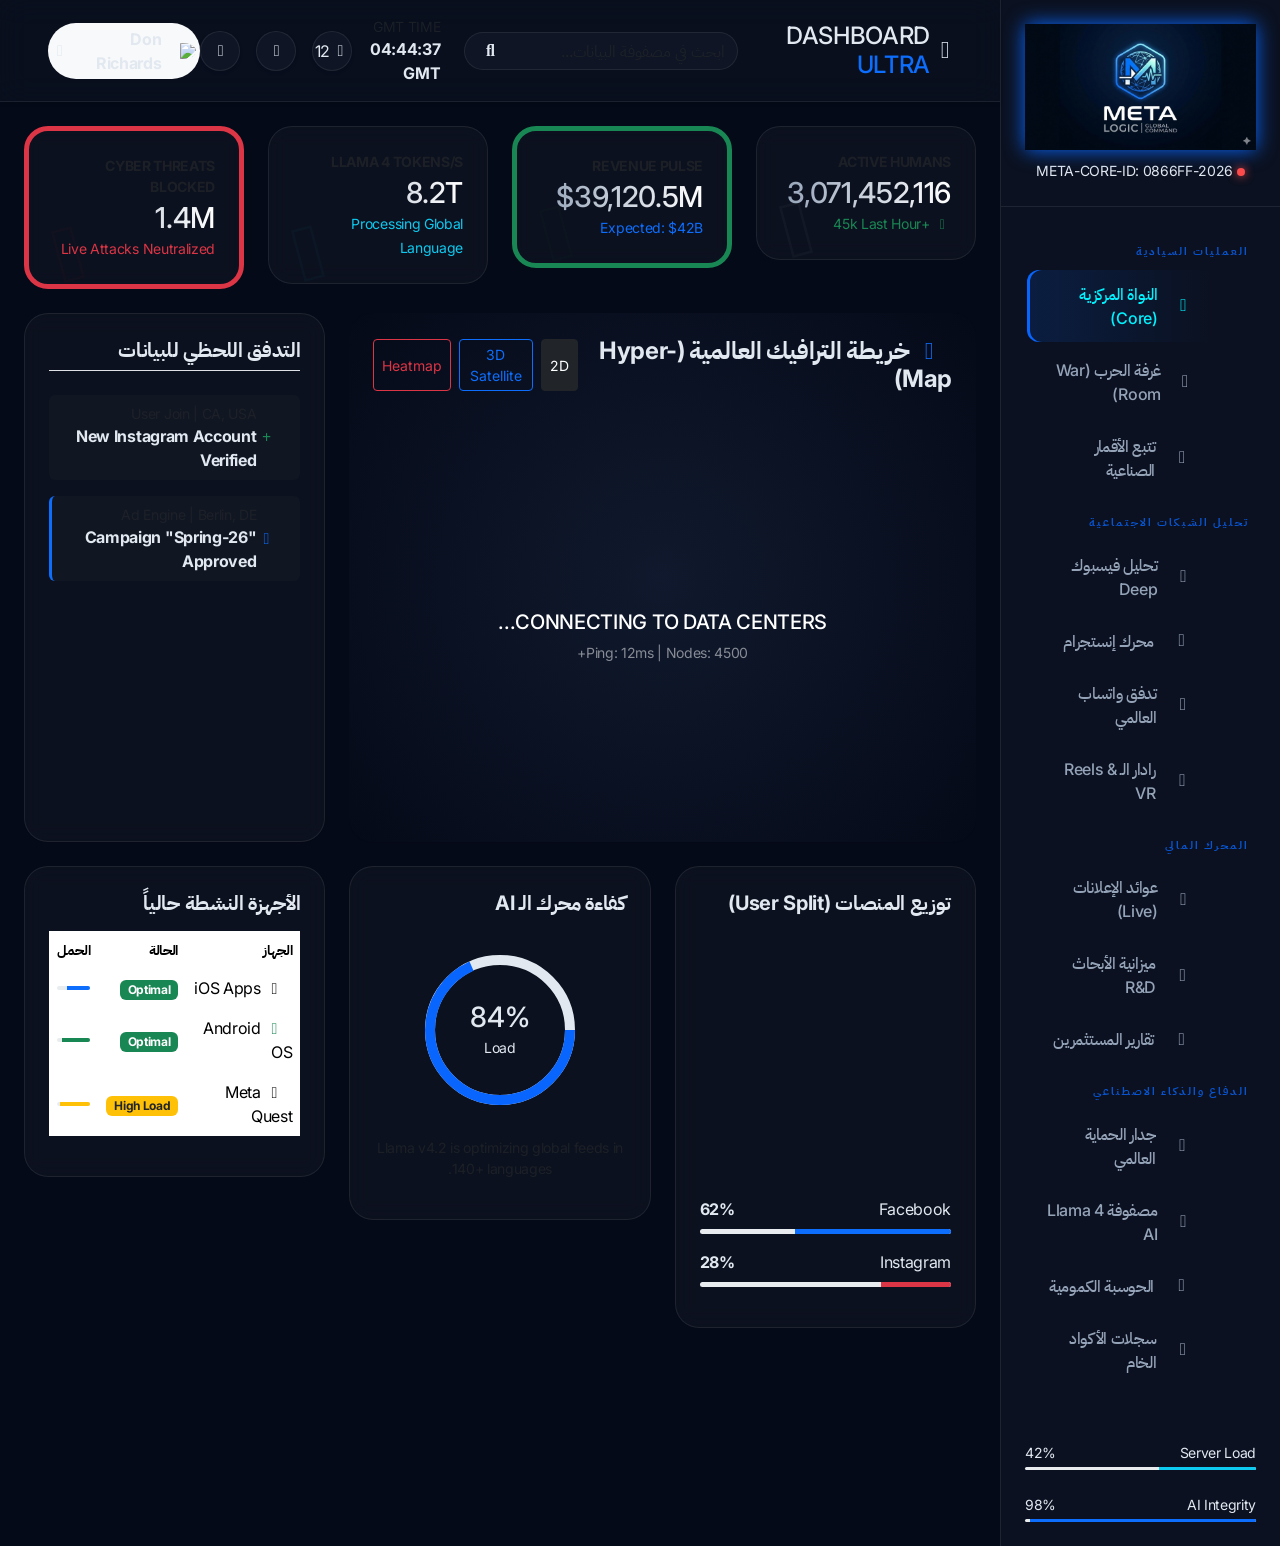
==== index.html @ dc27dca7 "Initial Deploy: Meta Logic Ultra Dashboard v3.0" ====
<!DOCTYPE html>
<html lang="ar" dir="rtl">
<head>
    <meta charset="UTF-8">
    <meta name="viewport" content="width=device-width, initial-scale=1.0">
    <title>Meta Logic | Ultra Command Center v2.0</title>

    <link rel="stylesheet" href="css/bootstrap.min.css">
    <link rel="stylesheet" href="css/all.min.css">
    <link rel="stylesheet" href="css/style.css">
    <link href="https://fonts.googleapis.com/css2?family=Inter:wght@300;400;600;800&family=IBM+Plex+Sans+Arabic:wght@300;500;700&display=swap" rel="stylesheet">
</head>
<body>

<div class="d-flex" id="wrapper">
    
    <nav id="sidebar" class="scrollbar-hidden">
        <div class="sidebar-header p-4 text-center">
            <img src="img/logo.png" alt="Meta Logo" class="img-fluid mb-2 main-logo">
            <div class="system-id">
                <span class="pulse-red"></span>
                <small class="id-text">META-CORE-ID: 0866FF-2026</small>
            </div>
        </div>
        
        <div class="sidebar-content p-3">
            <div class="sidebar-group">
                <p class="group-label">العمليات السيادية</p>
                <ul class="list-unstyled">
                    <li class="active"><a href="index.html"><i class="fas fa-microchip"></i> النواة المركزية (Core)</a></li>
                    <li><a href="pages/war-room.html"><i class="fas fa-user-secret"></i> غرفة الحرب (War Room)</a></li>
                    <li><a href="#"><i class="fas fa-satellite"></i> تتبع الأقمار الصناعية</a></li>
                </ul>
            </div>

            <div class="sidebar-group">
                <p class="group-label">تحليل الشبكات الاجتماعية</p>
                <ul class="list-unstyled">
                    <li><a href="pages/audience.html"><i class="fab fa-facebook-f"></i> تحليل فيسبوك Deep</a></li>
                    <li><a href="#"><i class="fab fa-instagram"></i> محرك إنستجرام</a></li>
                    <li><a href="#"><i class="fab fa-whatsapp"></i> تدفق واتساب العالمي</a></li>
                    <li><a href="pages/reels-radar.html"><i class="fas fa-vr-cardboard"></i> رادار الـ Reels & VR</a></li>
                </ul>
            </div>

            <div class="sidebar-group">
                <p class="group-label">المحرك المالي</p>
                <ul class="list-unstyled">
                    <li><a href="pages/financials.html"><i class="fas fa-chart-pie"></i> عوائد الإعلانات (Live)</a></li>
                    <li><a href="#"><i class="fas fa-coins"></i> ميزانية الأبحاث R&D</a></li>
                    <li><a href="#"><i class="fas fa-file-invoice-dollar"></i> تقارير المستثمرين</a></li>
                </ul>
            </div>

            <div class="sidebar-group">
                <p class="group-label">الدفاع والذكاء الاصطناعي</p>
                <ul class="list-unstyled">
                    <li><a href="pages/security.html"><i class="fas fa-user-shield"></i> جدار الحماية العالمي</a></li>
                    <li><a href="pages/ai-lab.html"><i class="fas fa-brain"></i> مصفوفة Llama 4 AI</a></li>
                    <li><a href="#"><i class="fas fa-atom"></i> الحوسبة الكمومية</a></li>
                    <li><a href="pages/system-logs.html"><i class="fas fa-terminal"></i> سجلات الأكواد الخام</a></li>
                </ul>
            </div>
        </div>

        <div class="sidebar-extra p-3">
            <div class="status-box rounded p-2 mb-2">
                <div class="d-flex justify-content-between"><small>Server Load</small><small>42%</small></div>
                <div class="progress mt-1" style="height: 3px;"><div class="progress-bar bg-info" style="width: 42%"></div></div>
            </div>
            <div class="status-box rounded p-2">
                <div class="d-flex justify-content-between"><small>AI Integrity</small><small>98%</small></div>
                <div class="progress mt-1" style="height: 3px;"><div class="progress-bar bg-primary" style="width: 98%"></div></div>
            </div>
        </div>
    </nav>

    <div id="content" class="w-100">
        
        <header class="top-header d-flex justify-content-between align-items-center px-4 py-3 shadow-sm">
            <div class="header-left d-flex align-items-center">
                <div id="menu-toggle" class="me-3"><i class="fas fa-bars-staggered fs-4"></i></div>
                <h4 class="mb-0 fw-800">DASHBOARD <span class="text-primary">ULTRA</span></h4>
            </div>
            
            <div class="header-center d-none d-xl-block">
                <div class="search-box position-relative">
                    <i class="fas fa-search position-absolute top-50 start-0 translate-middle-y ms-3"></i>
                    <input type="text" class="form-control rounded-pill ps-5" placeholder="ابحث في مصفوفة البيانات...">
                </div>
            </div>

            <div class="header-right d-flex align-items-center">
                <div class="system-time text-end me-4">
                    <small class="d-block text-muted">GMT TIME</small>
                    <span id="gmt-clock" class="fw-bold">--:--:--</span>
                </div>
                <div class="action-icons d-flex gap-3">
                    <div class="icon-circle shadow-sm"><i class="fas fa-bell"></i><span class="notif-count">12</span></div>
                    <div class="icon-circle shadow-sm"><i class="fas fa-envelope"></i></div>
                    <div class="icon-circle shadow-sm" id="dark-toggle"><i class="fas fa-moon"></i></div>
                </div>
                <div class="profile-area ms-4 d-flex align-items-center bg-light p-1 rounded-pill">
                    <img src="https://ui-avatars.com/api/?name=Don+Richards&background=0866FF&color=fff" class="rounded-circle" width="35">
                    <span class="mx-2 fw-bold d-none d-md-block">Don Richards</span>
                    <i class="fas fa-chevron-down me-2 d-none d-md-block"></i>
                </div>
            </div>
        </header>

        <main class="p-4">
            
            <div class="row g-4 mb-4">
                <div class="col-xl-3 col-sm-6">
                    <div class="glass-card stat-card p-4 overflow-hidden position-relative">
                        <div class="z-index-1 position-relative">
                            <p class="text-muted text-uppercase mb-1 small fw-bold">Active Humans</p>
                            <h2 class="fw-800 mb-0" id="user-counter">3,071,452,100</h2>
                            <small class="text-success"><i class="fas fa-caret-up"></i> +45k Last Hour</small>
                        </div>
                        <i class="fas fa-users card-bg-icon"></i>
                    </div>
                </div>
                <div class="col-xl-3 col-sm-6">
                    <div class="glass-card stat-card p-4 overflow-hidden position-relative border-start border-success border-5">
                        <div class="z-index-1 position-relative">
                            <p class="text-muted text-uppercase mb-1 small fw-bold">Revenue Pulse</p>
                            <h2 class="fw-800 mb-0">$<span id="money-counter">39,120</span>M</h2>
                            <small class="text-primary">Expected: $42B</small>
                        </div>
                        <i class="fas fa-sack-dollar card-bg-icon text-success"></i>
                    </div>
                </div>
                <div class="col-xl-3 col-sm-6">
                    <div class="glass-card stat-card p-4 overflow-hidden position-relative">
                        <div class="z-index-1 position-relative">
                            <p class="text-muted text-uppercase mb-1 small fw-bold">Llama 4 Tokens/s</p>
                            <h2 class="fw-800 mb-0">8.2T</h2>
                            <small class="text-info">Processing Global Language</small>
                        </div>
                        <i class="fas fa-brain card-bg-icon text-info"></i>
                    </div>
                </div>
                <div class="col-xl-3 col-sm-6">
                    <div class="glass-card stat-card p-4 overflow-hidden position-relative border-start border-danger border-5">
                        <div class="z-index-1 position-relative">
                            <p class="text-muted text-uppercase mb-1 small fw-bold">Cyber Threats Blocked</p>
                            <h2 class="fw-800 mb-0">1.4M</h2>
                            <small class="text-danger">Live Attacks Neutralized</small>
                        </div>
                        <i class="fas fa-shield-virus card-bg-icon text-danger"></i>
                    </div>
                </div>
            </div>

            <div class="row g-4 mb-4">
                <div class="col-xl-8">
                    <div class="glass-card map-card p-4 border-0">
                        <div class="d-flex justify-content-between align-items-center mb-4">
                            <h4 class="fw-bold mb-0"><i class="fas fa-map-marked-alt text-primary me-2"></i> خريطة الترافيك العالمية (Hyper-Map)</h4>
                            <div class="map-controls d-flex gap-2">
                                <button class="btn btn-sm btn-dark">2D</button>
                                <button class="btn btn-sm btn-outline-primary">3D Satellite</button>
                                <button class="btn btn-sm btn-outline-danger">Heatmap</button>
                            </div>
                        </div>
                        <div id="vmap" class="map-placeholder d-flex align-items-center justify-content-center">
                            <div class="loader-content text-center text-white">
                                <div class="spinner-grow text-primary mb-3"></div>
                                <h5>CONNECTING TO DATA CENTERS...</h5>
                                <p class="small opacity-50">Ping: 12ms | Nodes: 4500+</p>
                            </div>
                        </div>
                    </div>
                </div>
                
                <div class="col-xl-4">
                    <div class="glass-card p-4 h-100">
                        <h5 class="fw-bold mb-4 border-bottom pb-2">التدفق اللحظي للبيانات</h5>
                        <div class="transaction-feed scrollbar-hidden" style="max-height: 400px; overflow-y: auto;">
                            <div class="log-entry d-flex align-items-center mb-3 p-2 rounded">
                                <div class="log-icon bg-success-light text-success me-3"><i class="fas fa-plus"></i></div>
                                <div>
                                    <small class="d-block text-muted">User Join | CA, USA</small>
                                    <p class="mb-0 fw-bold">New Instagram Account Verified</p>
                                </div>
                            </div>
                            <div class="log-entry d-flex align-items-center mb-3 p-2 rounded border-start border-primary border-3">
                                <div class="log-icon bg-primary-light text-primary me-3"><i class="fas fa-ad"></i></div>
                                <div>
                                    <small class="d-block text-muted">Ad Engine | Berlin, DE</small>
                                    <p class="mb-0 fw-bold">Campaign "Spring-26" Approved</p>
                                </div>
                            </div>
                            </div>
                    </div>
                </div>
            </div>

            <div class="row g-4">
                <div class="col-xl-4 col-md-6">
                    <div class="glass-card p-4">
                        <h5 class="fw-bold mb-3">توزيع المنصات (User Split)</h5>
                        <div class="chart-container" style="height: 250px;">
                            <canvas id="platformPieChart"></canvas>
                        </div>
                        <div class="platform-stats mt-3">
                            <div class="d-flex justify-content-between mb-2"><span>Facebook</span><b>62%</b></div>
                            <div class="progress mb-3" style="height: 5px;"><div class="progress-bar" style="width: 62%"></div></div>
                            <div class="d-flex justify-content-between mb-2"><span>Instagram</span><b>28%</b></div>
                            <div class="progress mb-3" style="height: 5px;"><div class="progress-bar bg-danger" style="width: 28%"></div></div>
                        </div>
                    </div>
                </div>

                <div class="col-xl-4 col-md-6">
                    <div class="glass-card p-4">
                        <h5 class="fw-bold mb-3">كفاءة محرك الـ AI</h5>
                        <div class="ai-status text-center p-4">
                            <div class="cpu-usage position-relative d-inline-block">
                                <svg width="150" height="150">
                                    <circle cx="75" cy="75" r="70" fill="none" stroke="#e2e8f0" stroke-width="10" />
                                    <circle cx="75" cy="75" r="70" fill="none" stroke="#0866FF" stroke-width="10" stroke-dasharray="300" />
                                </svg>
                                <div class="cpu-text position-absolute top-50 start-50 translate-middle">
                                    <h3 class="mb-0">84%</h3>
                                    <small>Load</small>
                                </div>
                            </div>
                        </div>
                        <p class="text-center small text-muted mt-2">Llama v4.2 is optimizing global feeds in 140+ languages.</p>
                    </div>
                </div>

                <div class="col-xl-4 col-md-12">
                    <div class="glass-card p-4">
                        <h5 class="fw-bold mb-3">الأجهزة النشطة حالياً</h5>
                        <div class="table-responsive">
                            <table class="table table-borderless align-middle">
                                <thead class="text-muted small">
                                    <tr><th>الجهاز</th><th>الحالة</th><th>الحمل</th></tr>
                                </thead>
                                <tbody>
                                    <tr>
                                        <td><i class="fab fa-apple me-2"></i> iOS Apps</td>
                                        <td><span class="badge bg-success">Optimal</span></td>
                                        <td><div class="progress w-100" style="height: 4px;"><div class="progress-bar" style="width: 70%"></div></div></td>
                                    </tr>
                                    <tr>
                                        <td><i class="fab fa-android me-2 text-success"></i> Android OS</td>
                                        <td><span class="badge bg-success">Optimal</span></td>
                                        <td><div class="progress w-100" style="height: 4px;"><div class="progress-bar bg-success" style="width: 85%"></div></div></td>
                                    </tr>
                                    <tr>
                                        <td><i class="fas fa-vr-cardboard me-2"></i> Meta Quest</td>
                                        <td><span class="badge bg-warning text-dark">High Load</span></td>
                                        <td><div class="progress w-100" style="height: 4px;"><div class="progress-bar bg-warning" style="width: 92%"></div></div></td>
                                    </tr>
                                </tbody>
                            </table>
                        </div>
                    </div>
                </div>
            </div>

        </main>
    </div>
</div>

<script src="script/bootstrap.bundle.min.js"></script>
<script src="https://cdn.jsdelivr.net/npm/chart.js"></script>
<script src="script/script.js"></script>
</body>
</html>
---- css/style.css ----
/* 1. المتغيرات العالمية - الـ Palette الاحترافي */
:root {
    --primary-blue: #0866FF;
    --neon-cyan: #00f2ff;
    --dark-navy: #050a18;
    --sidebar-bg: #0b1120;
    --glass-bg: rgba(255, 255, 255, 0.03);
    --glass-border: rgba(255, 255, 255, 0.08);
    --text-main: #e2e8f0;
    --text-muted: #94a3b8;
    --success-glow: #00ff88;
    --danger-glow: #ff4b4b;
}

/* 2. أساسيات الصفحة */
body {
    background-color: var(--dark-navy);
    color: var(--text-main);
    font-family: 'Inter', 'IBM Plex Sans Arabic', sans-serif;
    overflow-x: hidden;
    letter-spacing: -0.02em;
}

/* 3. تنسيق الـ Sidebar (The Command Tower) */
#sidebar {
    min-width: 280px;
    max-width: 280px;
    background: var(--sidebar-bg);
    border-left: 1px solid var(--glass-border); /* لأننا شغالين RTL */
    min-height: 100vh;
    transition: all 0.4s cubic-bezier(0.4, 0, 0.2, 1);
}

.sidebar-header {
    border-bottom: 1px solid var(--glass-border);
    padding: 30px 20px;
}

.main-logo {
    filter: drop-shadow(0 0 10px var(--primary-blue));
    transition: 0.5s;
}

.main-logo:hover {
    transform: scale(1.05) rotate(2deg);
}

/* عناوين الأقسام */
.group-label {
    color: var(--primary-blue);
    font-size: 0.7rem;
    font-weight: 800;
    text-transform: uppercase;
    letter-spacing: 2px;
    margin: 20px 15px 10px 0;
    opacity: 0.8;
}

/* روابط القائمة */
#sidebar ul li a {
    color: var(--text-muted);
    text-decoration: none;
    padding: 12px 20px;
    display: flex;
    align-items: center;
    border-radius: 12px;
    margin: 4px 10px;
    transition: 0.3s;
    font-weight: 500;
}

#sidebar ul li a i {
    font-size: 1.1rem;
    margin-left: 15px; /* مسافة للأيقونة في الـ RTL */
    width: 25px;
}

#sidebar ul li a:hover, #sidebar ul li.active a {
    background: linear-gradient(90deg, rgba(8, 102, 255, 0.15) 0%, transparent 100%);
    color: var(--neon-cyan);
    box-shadow: inset 3px 0 0 var(--primary-blue);
}

/* 4. الـ Header العلوي (The Control Bar) */
.top-header {
    background: rgba(11, 17, 32, 0.8);
    backdrop-filter: blur(15px);
    border-bottom: 1px solid var(--glass-border);
    position: sticky;
    top: 0;
    z-index: 999;
}

.search-box input {
    background: var(--glass-bg);
    border: 1px solid var(--glass-border);
    color: white;
    transition: 0.3s;
}

.search-box input:focus {
    background: rgba(255,255,255,0.07);
    border-color: var(--primary-blue);
    box-shadow: 0 0 15px rgba(8, 102, 255, 0.3);
}

.icon-circle {
    width: 40px;
    height: 40px;
    background: var(--glass-bg);
    border-radius: 50%;
    display: flex;
    align-items: center;
    justify-content: center;
    cursor: pointer;
    border: 1px solid var(--glass-border);
    transition: 0.3s;
}

.icon-circle:hover {
    background: var(--primary-blue);
    transform: translateY(-2px);
}

/* 5. الكروت (Glassmorphism Cards) */
.glass-card {
    background: var(--glass-bg);
    backdrop-filter: blur(10px);
    border: 1px solid var(--glass-border);
    border-radius: 24px;
    transition: 0.4s;
}

.glass-card:hover {
    border-color: rgba(8, 102, 255, 0.4);
    transform: translateY(-8px);
    box-shadow: 0 20px 40px rgba(0,0,0,0.4);
}

.stat-card h2 {
    font-size: 1.8rem;
    background: linear-gradient(to left, #fff, #94a3b8);
    background-clip: text;
    -webkit-text-fill-color: transparent;
}

.card-bg-icon {
    position: absolute;
    bottom: -10px;
    left: -10px;
    font-size: 5rem;
    opacity: 0.03;
    transform: rotate(-15deg);
}

/* 6. خريطة الـ War Room */
.map-card {
    background: radial-gradient(circle at center, #10192d 0%, #050a18 100%);
    position: relative;
    overflow: hidden;
}

.map-placeholder {
    height: 400px;
    background-image: url('https://www.transparenttextures.com/patterns/carbon-fibre.png');
}

/* 7. أنيميشن النبض (Pulse Effects) */
.pulse-red {
    width: 8px;
    height: 8px;
    background: var(--danger-glow);
    border-radius: 50%;
    display: inline-block;
    box-shadow: 0 0 10px var(--danger-glow);
    animation: neon-pulse 1.5s infinite;
}

@keyframes neon-pulse {
    0% { opacity: 0.4; transform: scale(1); }
    50% { opacity: 1; transform: scale(1.2); }
    100% { opacity: 0.4; transform: scale(1); }
}

/* 8. الجداول الراقية */
.table {
    color: var(--text-main);
}

.log-entry {
    background: rgba(255,255,255,0.02);
    transition: 0.2s;
    cursor: pointer;
}

.log-entry:hover {
    background: rgba(255,255,255,0.05);
    padding-right: 15px !important;
}

/* 9. تخصيص الـ Scrollbar */
::-webkit-scrollbar {
    width: 6px;
}
::-webkit-scrollbar-track {
    background: var(--dark-navy);
}
::-webkit-scrollbar-thumb {
    background: var(--glass-border);
    border-radius: 10px;
}
::-webkit-scrollbar-thumb:hover {
    background: var(--primary-blue);
}

/* 10. الـ Chart Styling */
canvas {
    filter: drop-shadow(0 10px 10px rgba(0,0,0,0.3));
}
/* --- تأثيرات صفحة الـ AI Lab --- */
.text-neon-blue {
    color: var(--neon-cyan);
    text-shadow: 0 0 20px rgba(0, 242, 255, 0.6);
}

.ai-status-orb {
    width: 60px;
    height: 60px;
    background: radial-gradient(circle, var(--neon-cyan) 0%, transparent 70%);
    border-radius: 50%;
    box-shadow: 0 0 30px var(--neon-cyan);
    animation: orb-breathe 3s infinite ease-in-out;
}

@keyframes orb-breathe {
    0%, 100% { transform: scale(1); opacity: 0.8; }
    50% { transform: scale(1.3); opacity: 1; filter: brightness(1.5); }
}

.server-node {
    width: 15px;
    height: 15px;
    border-radius: 3px;
    background: #1a202c;
    transition: 0.3s;
}

.node-online { background: var(--success-glow); box-shadow: 0 0 8px var(--success-glow); }
.node-busy { background: #ffcc00; box-shadow: 0 0 8px #ffcc00; }

/* --- تأثيرات صفحة الـ Cyber Security --- */
.radar-container {
    position: relative;
    width: 200px;
    height: 200px;
    margin: 0 auto;
    border: 2px solid rgba(255, 75, 75, 0.2);
    border-radius: 50%;
    display: flex;
    align-items: center;
    justify-content: center;
}

.radar-circle {
    position: absolute;
    width: 100%;
    height: 100%;
    border-radius: 50%;
    background: conic-gradient(from 0deg, rgba(255, 75, 75, 0.4) 0%, transparent 40%);
    animation: radar-spin 2s linear infinite;
}

@keyframes radar-spin {
    from { transform: rotate(0deg); }
    to { transform: rotate(360deg); }
}

.enc-box {
    width: 20px;
    height: 20px;
    background: rgba(0, 255, 136, 0.1);
    border: 1px solid var(--success-glow);
    border-radius: 4px;
}

.enc-box.active {
    background: var(--success-glow);
    box-shadow: 0 0 10px var(--success-glow);
    animation: flash 1.5s infinite;
}

@keyframes flash {
    0%, 100% { opacity: 1; }
    50% { opacity: 0.3; }
}
/* أنميشن تتبع الأقمار الصناعية (Satellite Tracker) */
.satellite-orbit {
    position: relative;
    border: 1px dashed rgba(0, 242, 255, 0.3);
    border-radius: 50%;
    animation: rotate-orbit 10s linear infinite;
}

.satellite-dot {
    position: absolute;
    width: 8px;
    height: 8px;
    background: var(--neon-cyan);
    border-radius: 50%;
    box-shadow: 0 0 15px var(--neon-cyan);
}

@keyframes rotate-orbit {
    from { transform: rotate(0deg); }
    to { transform: rotate(360deg); }
}

/* محرك إنستجرام (Instagram Engine Glow) */
.ig-engine-card {
    background: linear-gradient(45deg, rgba(228, 64, 95, 0.1), rgba(253, 29, 29, 0.1));
    border-right: 4px solid #E4405F !important;
    position: relative;
    overflow: hidden;
}

.ig-pulse {
    position: absolute;
    top: -50%;
    left: -50%;
    width: 200%;
    height: 200%;
    background: radial-gradient(circle, rgba(228, 64, 95, 0.1) 0%, transparent 70%);
    animation: ig-glow 4s infinite;
}

@keyframes ig-glow {
    0%, 100% { transform: scale(0.5); opacity: 0.3; }
    50% { transform: scale(1); opacity: 0.6; }
}

/* تدفق الواتساب (WhatsApp Stream) */
.wa-stream-line {
    height: 2px;
    background: linear-gradient(90deg, transparent, #25D366, transparent);
    background-size: 200% 100%;
    animation: wa-flow 2s linear infinite;
}

@keyframes wa-flow {
    from { background-position: 200% 0; }
    to { background-position: -200% 0; }
}
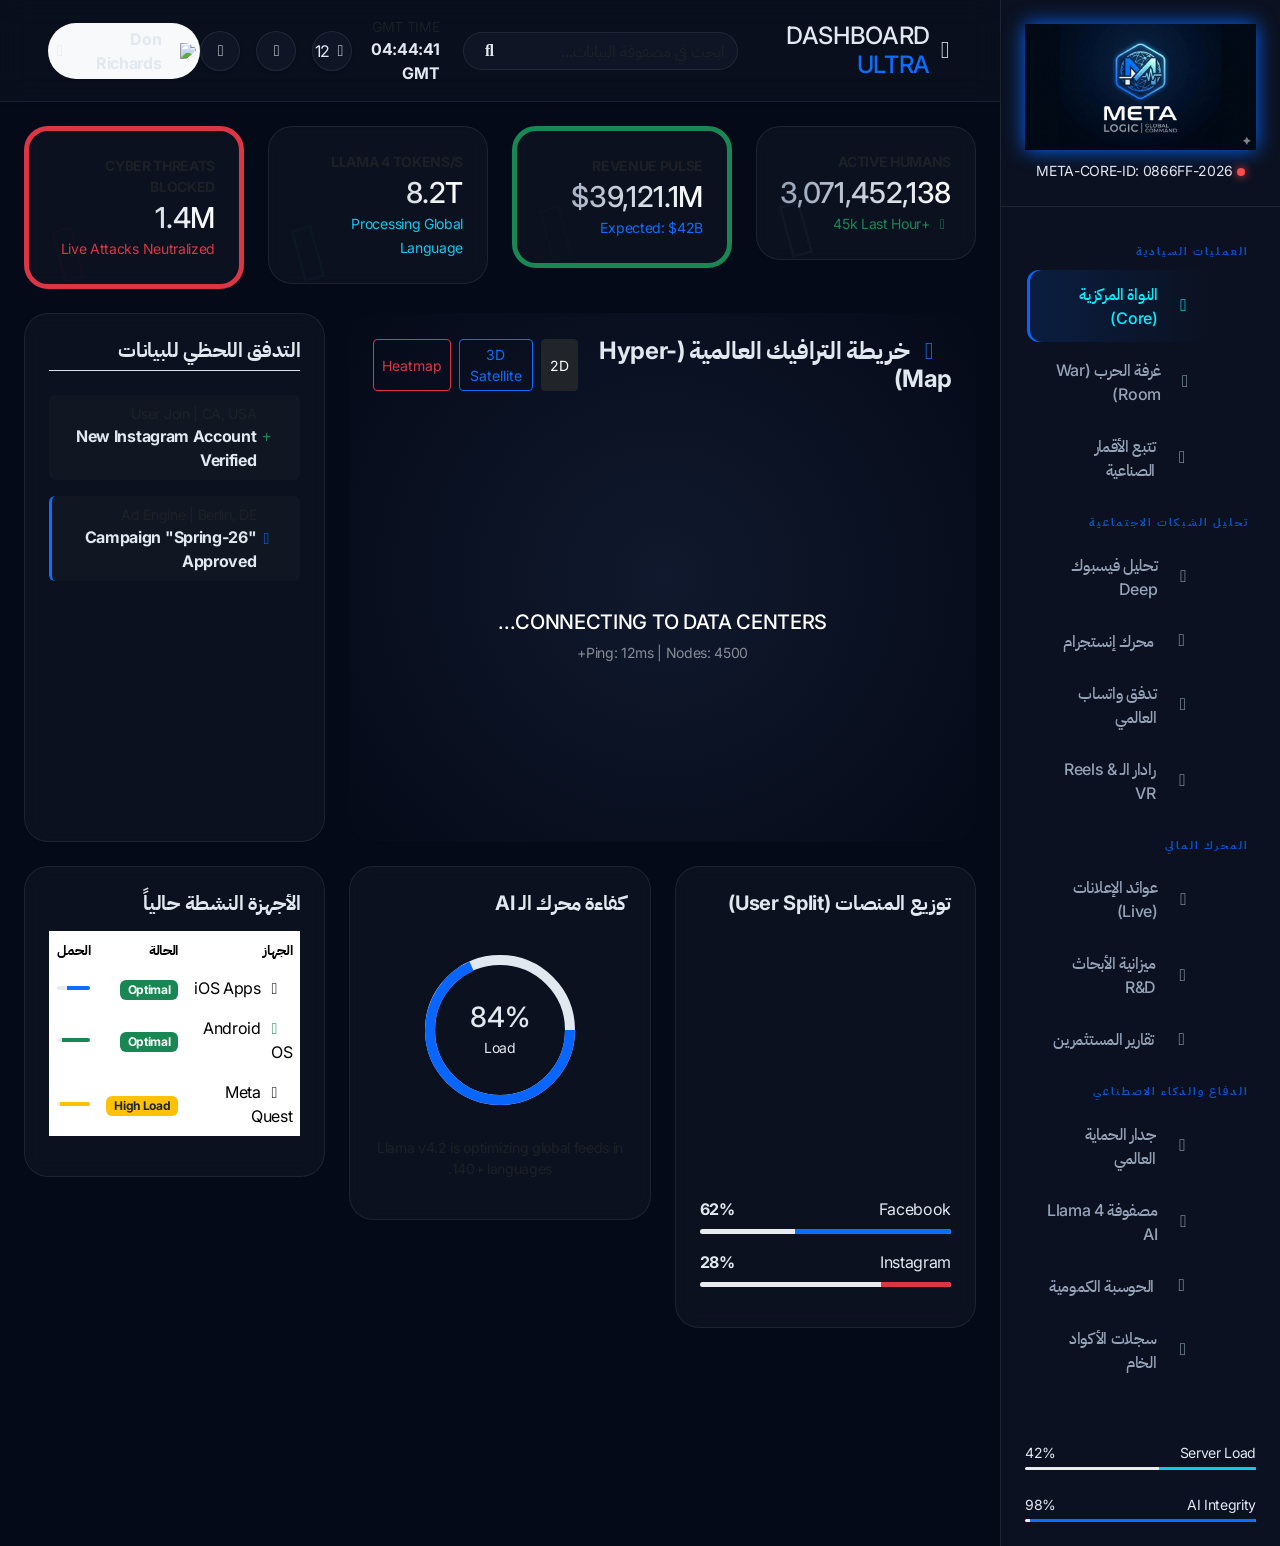
==== commit b5bcf65d: "Deployment of Meta Logic Ultra with Fixed Sidebar and Global Navigation" ====
--- a/index.html
+++ b/index.html
@@ -11,9 +11,7 @@
     <link href="https://fonts.googleapis.com/css2?family=Inter:wght@300;400;600;800&family=IBM+Plex+Sans+Arabic:wght@300;500;700&display=swap" rel="stylesheet">
 </head>
 <body>
-
 <div class="d-flex" id="wrapper">
-    
     <nav id="sidebar" class="scrollbar-hidden">
         <div class="sidebar-header p-4 text-center">
             <img src="img/logo.png" alt="Meta Logo" class="img-fluid mb-2 main-logo">
@@ -22,7 +20,6 @@
                 <small class="id-text">META-CORE-ID: 0866FF-2026</small>
             </div>
         </div>
-        
         <div class="sidebar-content p-3">
             <div class="sidebar-group">
                 <p class="group-label">العمليات السيادية</p>
--- a/css/style.css
+++ b/css/style.css
@@ -349,4 +349,20 @@
 @keyframes wa-flow {
     from { background-position: 200% 0; }
     to { background-position: -200% 0; }
+}
+.sidebar-container {
+    position: fixed; /* ثابت في مكانه */
+    right: 0;
+    top: 0;
+    height: 100vh;
+    width: 280px;
+    z-index: 1100;
+    background: #050a18;
+    border-left: 1px solid rgba(255,255,255,0.1);
+}
+
+/* تأثير خفيف لما تقف بالماوس على اللوجو */
+.sidebar-header a:hover h3 {
+    filter: brightness(1.2);
+    transition: 0.3s;
 }
